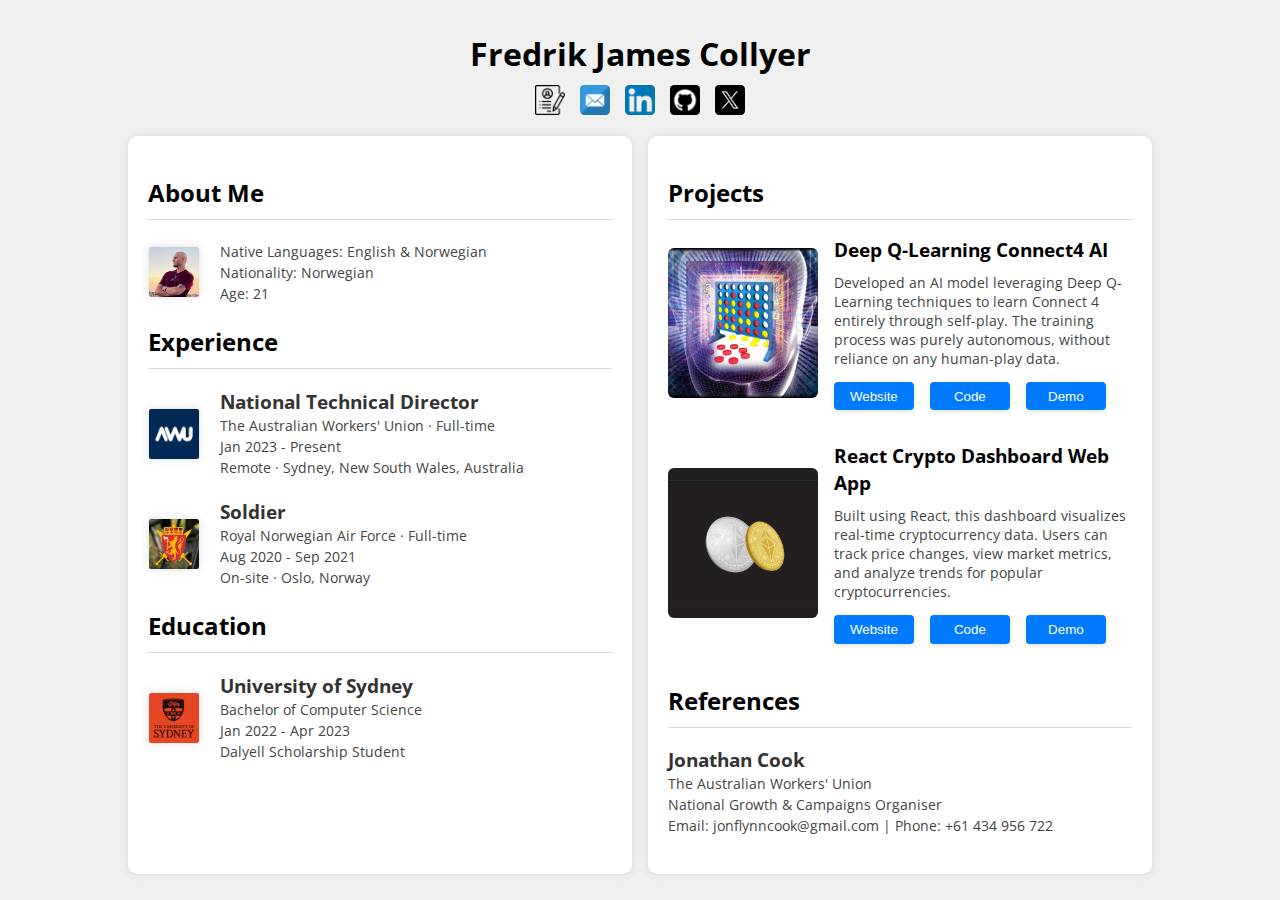
==== index.html @ c3d5ae23 "open graph tags" ====
<!DOCTYPE html>
<html>
  <head>
    <meta name="viewport" content="width=device-width, initial-scale=1.0" />
    
    <meta property="og:title" content="Fredrik James Collyer - Resume & Portfolio">
    <meta property="og:description" content="Personal website of Fredrik James Collyer">
    <meta property="og:image" content="https://fjcollyer.github.io/images/profile.png">
    <meta property="og:url" content="https://fjcollyer.github.io/">
    <meta property="og:type" content="website">

    <link rel="stylesheet" type="text/css" href="styles.css" />
    <link
      href="https://fonts.googleapis.com/css2?family=Open+Sans:wght@400;700&display=swap"
      rel="stylesheet"
    />
    <!-- Favicon for Browsers -->
    <link rel="icon" href="./images/favicon.ico" type="image/x-icon">
    <!-- Apple Touch Icon for Mobile Devices -->
    <link rel="apple-touch-icon" href="./images/apple-touch-icon.png">
  </head>
  <body>
    <h1 id="main-title">Fredrik James Collyer</h1>
    <div id="contact-info">
        <a href="./documents/resume-2023-august.pdf" download target="_blank"><img src="./images/resume-icon.png" class="social-icon" id="resume" alt="X icon"></a>
        <a href="mailto:collyerfj@gmail.com" target="_blank"><img src="./images/email-icon.png" class="social-icon" alt="Email icon"></a>
        <a href="https://www.linkedin.com/in/fredrik-james-collyer-24a351236/" target="_blank"><img src="./images/linkedin-icon.png" class="social-icon" alt="LinkedIn icon"></a>
        <a href="https://github.com/fjcollyer" target="_blank"><img src="./images/github-icon.png" class="social-icon" alt="Github icon"></a>
        <a href="https://twitter.com/fjcollyer" target="_blank"><img src="./images/x-icon.jpeg" class="social-icon" alt="X icon"></a>
    </div>
    <div id="main-container">
      <div class="container">
        <!-- Left Container With Only Resume -->
        <div id="header">
          <h2>About Me</h2>
          <div class="about-entry">
            <img id="profile-img" src="./images/profile.png" alt="Profile Image" />
            <div class="about-info">
              <p>Native Languages: English & Norwegian</p>
              <p>Nationality: Norwegian</p>
              <p>Age: 21</p>
            </div>
          </div>
        </div>     
        <div id="experience">
          <h2>Experience</h2>
          <div class="job">
            <img id="awu-img" src="./images/awu-icon.png" alt="AWU Image" />
            <div class="job-info">
              <h3>National Technical Director</h3>
              <p>The Australian Workers' Union · Full-time</p>
              <p>Jan 2023 - Present</p>
              <p>Remote · Sydney, New South Wales, Australia</p>
            </div>
          </div>
          <div class="job">
            <img id="luftforsvaret-img" src="./images/luftforsvaret-icon.png" alt="Airforce Image" />
            <div class="job-info">
              <h3>Soldier</h3>
              <p>Royal Norwegian Air Force · Full-time</p>
              <p>Aug 2020 - Sep 2021</p>
              <p>On-site · Oslo, Norway</p>
            </div>
          </div>
        </div>
        <div id="education">
          <h2>Education</h2>
          <div class="education-entry">
            <img id="usyd-img" src="./images/usyd-icon.png" alt="USYD Image" />
            <div class="education-info">
              <h3>University of Sydney</h3>
              <p>Bachelor of Computer Science</p>
              <p>Jan 2022 - Apr 2023</p>
              <p>Dalyell Scholarship Student</p>
            </div>
          </div>
        </div>
      </div>
      <div class="container">
        <!-- Right Container with only Projects -->
        <div id="projects">
            <h2>Projects</h2>
            <div class="project">
                <div class="project-container">
                    <img class="project-img" src="./images/connect4-icon.png" alt="Project Image" />
                    <div class="project-info">
                        <h3>Deep Q-Learning Connect4 AI</h3>
                        <p>Developed an AI model leveraging Deep Q-Learning techniques to learn Connect 4 entirely through self-play. The training process was purely autonomous, without reliance on any human-play data.</p>
                        <div class="project-buttons">
                            <button class="btn" onclick="window.location.href='https://fjcollyer.github.io/connect4/'">Website</button>
                            <button class="btn" onclick="window.open('https://github.com/fjcollyer/connect4-deep-q-network', '_blank')">Code</button>
                            <button class="btn" onclick="window.open('https://www.youtube.com/watch?v=NeTY1lkydIM', '_blank')">Demo</button>
                        </div>
                    </div>
                </div>
            </div>
            <div class="project">
                <div class="project-container">
                    <img class="project-img" src="./images/crypto-icon.png" alt="Project Image" />
                    <div class="project-info">
                        <h3>React Crypto Dashboard Web App</h3>
                        <p>Built using React, this dashboard visualizes real-time cryptocurrency data. Users can track price changes, view market metrics, and analyze trends for popular cryptocurrencies.</p>
                        <div class="project-buttons">
                            <button class="btn" onclick="window.open('https://jc-crypto-app.web.app/', '_blank')">Website</button>
                            <button class="btn" onclick="window.open('https://github.com/fjcollyer/jc-crypto', '_blank')">Code</button>
                            <button class="btn" onclick="window.open('https://www.youtube.com/watch?v=02uuoGEX-UE', '_blank')">Demo</button>
                        </div>
                    </div>
                </div>
            </div>
        </div>
        <div id="references">
            <h2>References</h2>
            <div class="reference">
                <div class="reference-info">
                    <h3>Jonathan Cook</h3>
                    <p>The Australian Workers' Union</p>
                    <p>National Growth & Campaigns Organiser</p>
                    <p>Email: jonflynncook@gmail.com | Phone: +61 434 956 722</p>
                </div>
            </div>
        </div>        
    </div>
  </body>
</html>
---- styles.css ----
body {
  font-family: 'Open Sans', sans-serif;
  background-color: #F0F0F0;
  margin: 0;
  padding: 0;
  display: flex;
  justify-content: center;
  align-items: center;
  height: auto;
  min-height: 100vh;
  flex-direction: column;
}

p {
  margin: 2px 0;
  color: #444;
  font-size: 0.9em;
}

#main-title {
  text-align: center;
  margin-bottom: 10px;
}

#main-container {
  display: flex;
  flex-wrap: wrap;
  justify-content: space-around;
  align-items: stretch; 
  width: 80%;
  gap: 1rem;
}

.container {
  flex: 1;
  width: 45%;
  max-width: 100%;
  background-color: white;
  padding: 2%;
  border-radius: 10px;
  box-shadow: 0px 0px 10px rgba(0, 0, 0, 0.1);
  overflow: auto;
  margin: 1rem 0;
}

@media screen and (max-width: 1170px) {
  #main-container {
    flex-direction: column;
    width: 96%;
  }
  .container {
    width: 90%;
    margin: 1rem auto;

  }
  .project-img {
    max-width: 50px;
    max-height: 50px;
    object-fit: cover;
  }
  #main-title {
    font-size: 1.5rem;
  }
  #contact-info {
    font-size: 1rem !important;
  }
  .btn {
    padding: 0.3em 0em !important;
  }
  .project-buttons {
    gap: 0.5em !important;; 
  }
  
}

.social-icon {
  width: 30px;
  height: 30px;
  margin-right: 5px;
  margin-left: 5px;
  border-radius: 14%;
}

#resume {
  border-radius: 0% !important;
}

#header h2,
#projects h2 {
  margin-bottom: 0.2em;
}

#contact-info {
  font-size: 1.1em;
  font-weight: 600;
  color: #555;
}

#contact-info span {
  margin: 0 10px;
}

.about-entry,
.job,
.education-entry {
  margin-top: 20px;
  display: flex;
  align-items: center;
  margin-bottom: 15px;
}

.job img,
.education-entry img,
#profile-img {
  width: 50px;
  height: 50px;
  margin-right: 20px;
  object-fit: cover;
  border: 1px solid #eee;
  box-shadow: 0px 0px 10px rgba(0, 0, 0, 0.1);
  border-radius: 6%;
}

.job-info h3,
.education-info h3,
.reference-info h3 {
  margin: 0;
  color: #333;
}

h2 {
  border-bottom: 1px solid #ddd;
  padding-bottom: 10px;
}

.project {
  display: flex;
  flex-direction: row;
  margin-bottom: 2em;
  margin-top: 1em;
}

.project-container {
  display: flex;
  align-items: center;
}

.project-img {
  height: 150px;
  width: 150px;
  margin-right: 1em;
  object-fit: contain;
  border-radius: 4%;
}

.project-info {
  display: flex;
  flex-direction: column;
  width: 100%;
}

.project-info p {
  margin: 0 0 1em 0;
  color: #444;
  font-size: 0.9em;
}

.project-info h3 {
  margin: 0 0 0.5em 0;
  font-size: 1.2em;
}

.project-buttons {
  display: flex;
  gap: 1em;
}

.btn {
  padding: 0.5em 1em;
  background-color: #007BFF;
  color: #ffffff;
  border: none;
  border-radius: 4px;
  text-decoration: none;
  transition: background-color 0.3s ease, box-shadow 0.3s ease, transform 0.3s ease;
  width: 80px;
  text-align: center;
  white-space: nowrap;
  overflow: hidden;
  text-overflow: ellipsis;
  font-weight: 500;
  box-shadow: 0 2px 4px rgba(0,0,0,0.1);
}

.btn:hover {
  background-color: #008CFF;
  cursor: pointer;
  box-shadow: 0 4px 8px rgba(0,0,0,0.2);
  transform: translateY(-2px);
}

.btn:active {
  background-color: #0069D9;
  box-shadow: 0 2px 4px rgba(0,0,0,0.1);
  transform: translateY(0);
}

#references {
  margin-top: 40px;
}

.reference {
  margin-bottom: 18px;
}
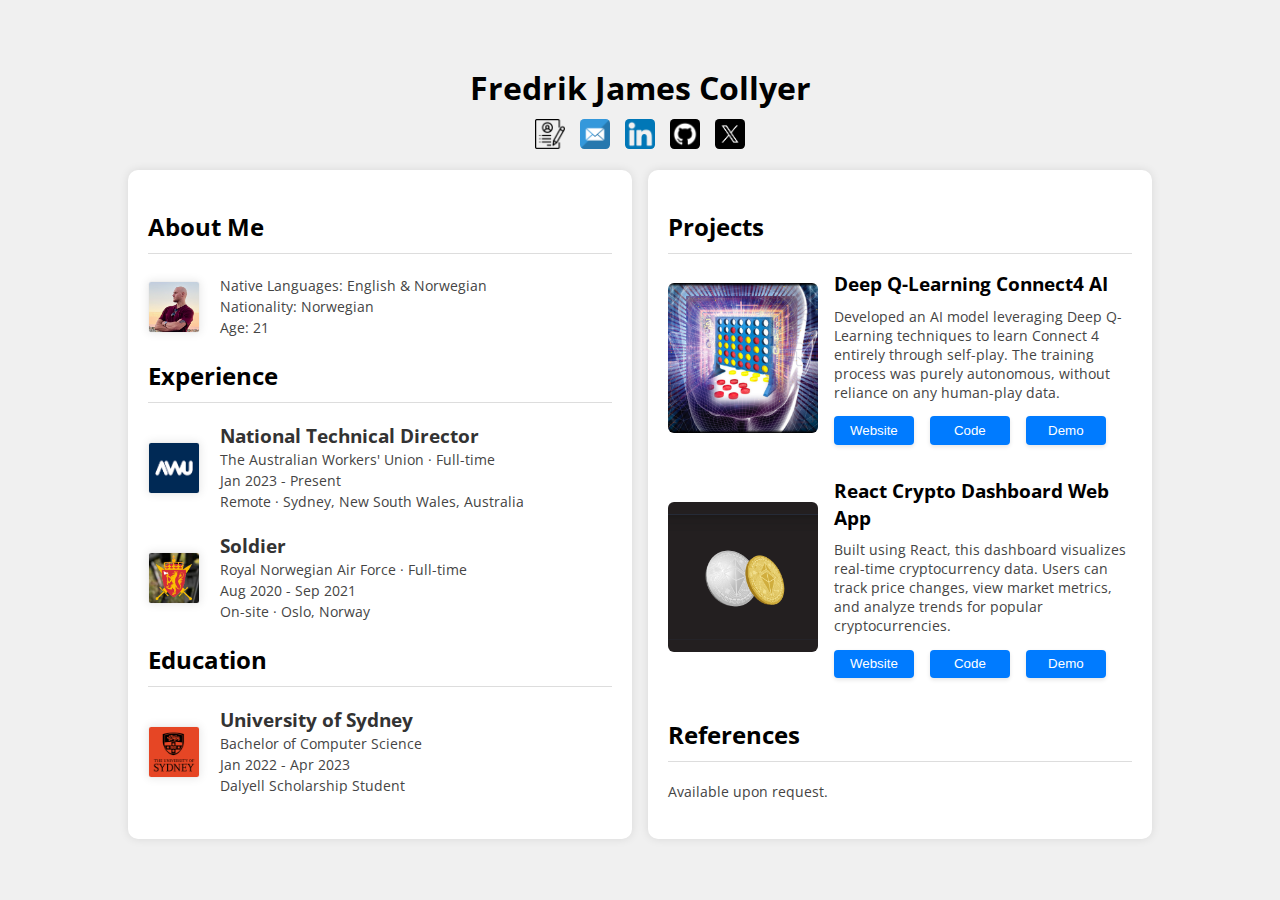
==== commit 45935693: "refrence removed" ====
--- a/index.html
+++ b/index.html
@@ -113,10 +113,11 @@
             <h2>References</h2>
             <div class="reference">
                 <div class="reference-info">
-                    <h3>Jonathan Cook</h3>
+                    <p>Available upon request.</p>
+                    <!-- <h3>Jonathan Cook</h3>
                     <p>The Australian Workers' Union</p>
                     <p>National Growth & Campaigns Organiser</p>
-                    <p>Email: jonflynncook@gmail.com | Phone: +61 434 956 722</p>
+                    <p>Email: jonflynncook@gmail.com | Phone: +61 434 956 722</p> -->
                 </div>
             </div>
         </div>        
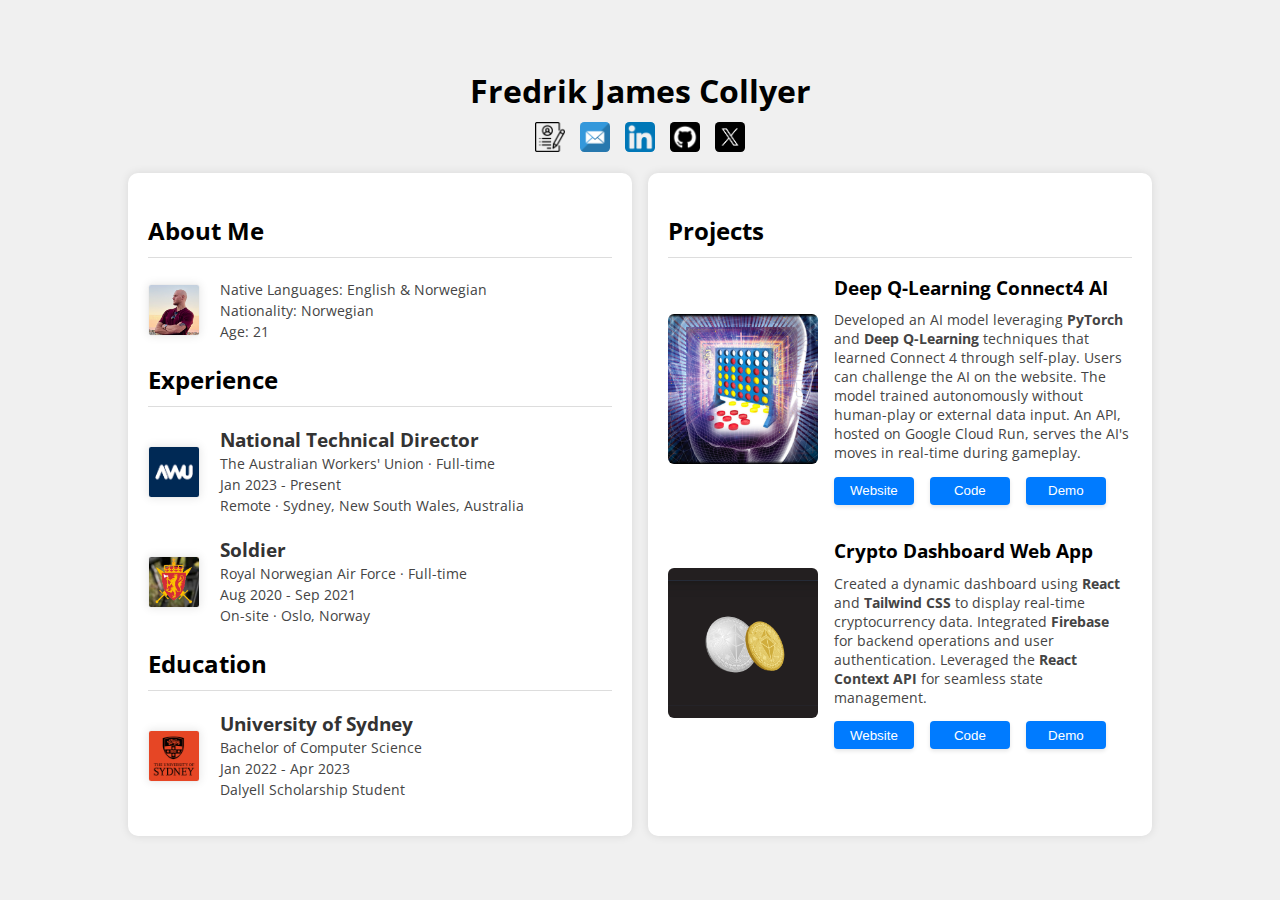
==== commit 81b79296: "new resume added" ====
--- a/index.html
+++ b/index.html
@@ -22,7 +22,7 @@
   <body>
     <h1 id="main-title">Fredrik James Collyer</h1>
     <div id="contact-info">
-        <a href="./documents/resume-2023-august.pdf" download target="_blank"><img src="./images/resume-icon.png" class="social-icon" id="resume" alt="X icon"></a>
+        <a href="./documents/fjc-resume.pdf" download target="_blank"><img src="./images/resume-icon.png" class="social-icon" id="resume" alt="Resume icon"></a>
         <a href="mailto:collyerfj@gmail.com" target="_blank"><img src="./images/email-icon.png" class="social-icon" alt="Email icon"></a>
         <a href="https://www.linkedin.com/in/fredrik-james-collyer-24a351236/" target="_blank"><img src="./images/linkedin-icon.png" class="social-icon" alt="LinkedIn icon"></a>
         <a href="https://github.com/fjcollyer" target="_blank"><img src="./images/github-icon.png" class="social-icon" alt="Github icon"></a>
@@ -85,7 +85,7 @@
                     <img class="project-img" src="./images/connect4-icon.png" alt="Project Image" />
                     <div class="project-info">
                         <h3>Deep Q-Learning Connect4 AI</h3>
-                        <p>Developed an AI model leveraging Deep Q-Learning techniques to learn Connect 4 entirely through self-play. The training process was purely autonomous, without reliance on any human-play data.</p>
+                        <p>Developed an AI model leveraging <strong>PyTorch</strong> and <strong>Deep Q-Learning</strong> techniques that learned Connect 4 through self-play. Users can challenge the AI on the website. The model trained autonomously without human-play or external data input. An API, hosted on Google Cloud Run, serves the AI's moves in real-time during gameplay.</p>
                         <div class="project-buttons">
                             <button class="btn" onclick="window.location.href='https://fjcollyer.github.io/connect4/'">Website</button>
                             <button class="btn" onclick="window.open('https://github.com/fjcollyer/connect4-deep-q-network', '_blank')">Code</button>
@@ -98,8 +98,8 @@
                 <div class="project-container">
                     <img class="project-img" src="./images/crypto-icon.png" alt="Project Image" />
                     <div class="project-info">
-                        <h3>React Crypto Dashboard Web App</h3>
-                        <p>Built using React, this dashboard visualizes real-time cryptocurrency data. Users can track price changes, view market metrics, and analyze trends for popular cryptocurrencies.</p>
+                        <h3>Crypto Dashboard Web App</h3>
+                        <p>Created a dynamic dashboard using <strong>React</strong> and <strong>Tailwind CSS</strong> to display real-time cryptocurrency data. Integrated <strong>Firebase</strong> for backend operations and user authentication. Leveraged the <strong>React Context API</strong> for seamless state management.</p>   
                         <div class="project-buttons">
                             <button class="btn" onclick="window.open('https://jc-crypto-app.web.app/', '_blank')">Website</button>
                             <button class="btn" onclick="window.open('https://github.com/fjcollyer/jc-crypto', '_blank')">Code</button>
@@ -108,19 +108,7 @@
                     </div>
                 </div>
             </div>
-        </div>
-        <div id="references">
-            <h2>References</h2>
-            <div class="reference">
-                <div class="reference-info">
-                    <p>Available upon request.</p>
-                    <!-- <h3>Jonathan Cook</h3>
-                    <p>The Australian Workers' Union</p>
-                    <p>National Growth & Campaigns Organiser</p>
-                    <p>Email: jonflynncook@gmail.com | Phone: +61 434 956 722</p> -->
-                </div>
-            </div>
-        </div>        
+        </div>    
     </div>
   </body>
 </html>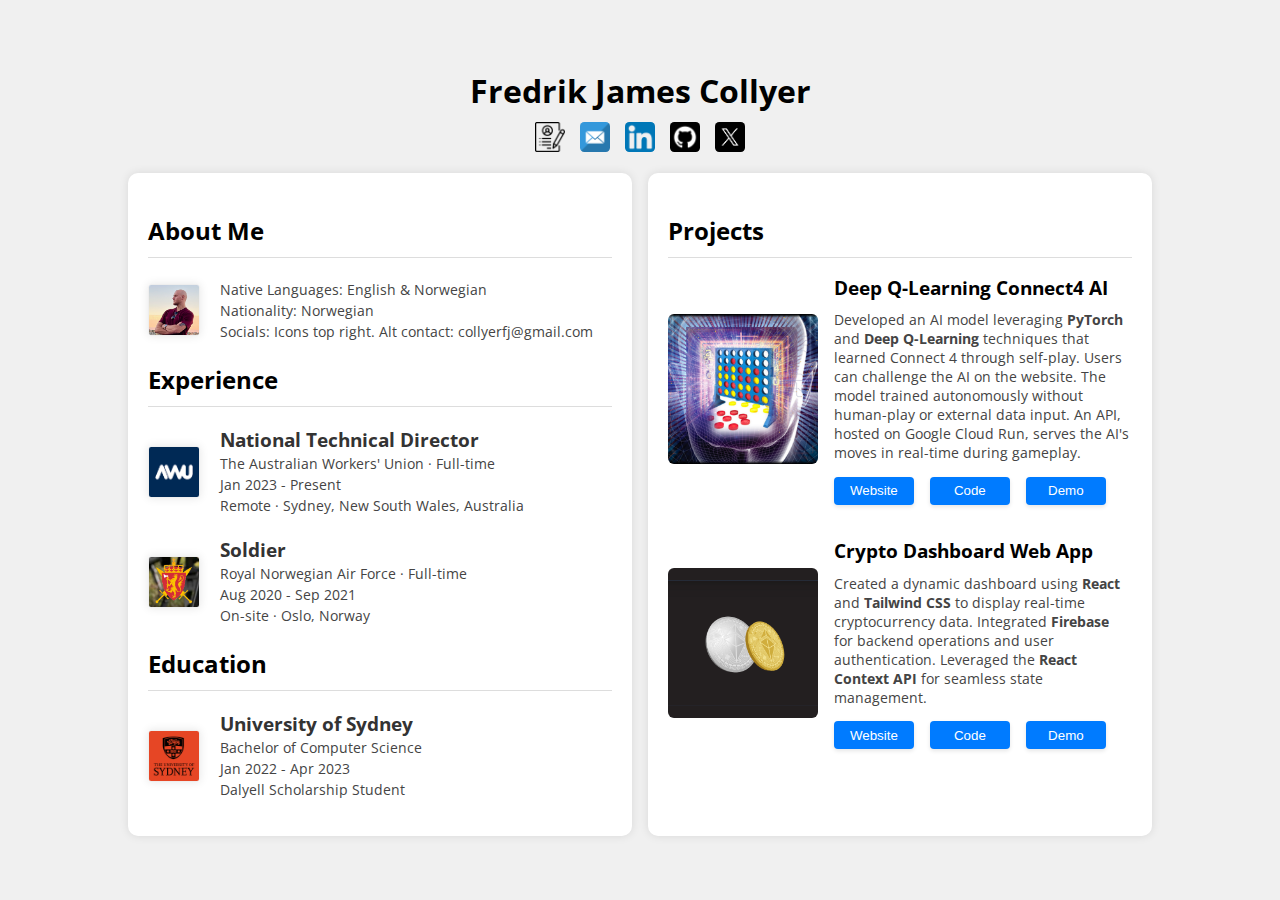
==== commit 82bb85e4: "changed about me" ====
--- a/index.html
+++ b/index.html
@@ -38,7 +38,7 @@
             <div class="about-info">
               <p>Native Languages: English & Norwegian</p>
               <p>Nationality: Norwegian</p>
-              <p>Age: 21</p>
+              <p>Socials: Icons top right. Alt contact: collyerfj@gmail.com</p>
             </div>
           </div>
         </div>     
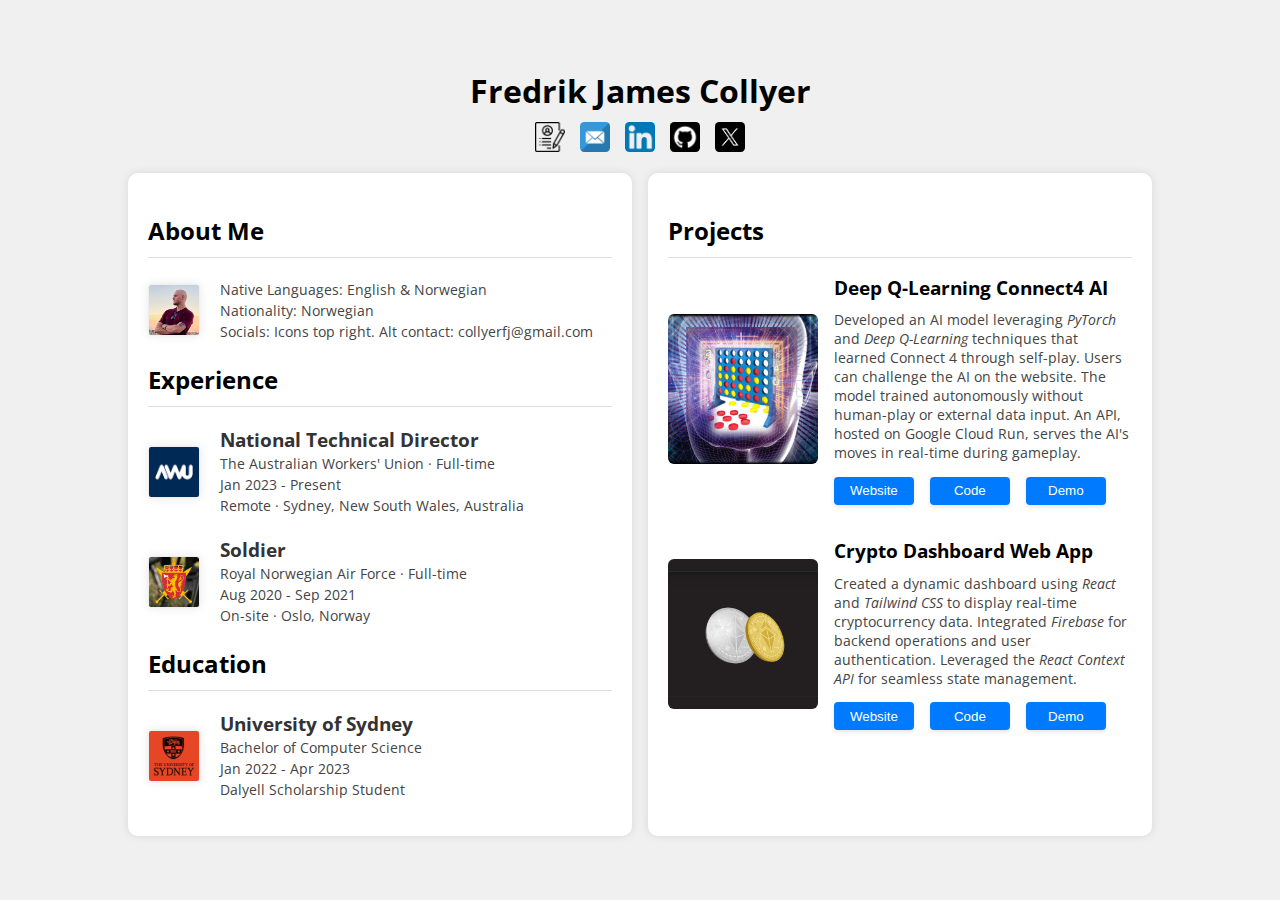
==== commit cc9d5ea3: "bold -> italic, small change on resume pdf" ====
--- a/index.html
+++ b/index.html
@@ -22,7 +22,7 @@
   <body>
     <h1 id="main-title">Fredrik James Collyer</h1>
     <div id="contact-info">
-        <a href="./documents/fjc-resume.pdf" download target="_blank"><img src="./images/resume-icon.png" class="social-icon" id="resume" alt="Resume icon"></a>
+        <a href="./documents/resume-fjc.pdf" download target="_blank"><img src="./images/resume-icon.png" class="social-icon" id="resume" alt="Resume icon"></a>
         <a href="mailto:collyerfj@gmail.com" target="_blank"><img src="./images/email-icon.png" class="social-icon" alt="Email icon"></a>
         <a href="https://www.linkedin.com/in/fredrik-james-collyer-24a351236/" target="_blank"><img src="./images/linkedin-icon.png" class="social-icon" alt="LinkedIn icon"></a>
         <a href="https://github.com/fjcollyer" target="_blank"><img src="./images/github-icon.png" class="social-icon" alt="Github icon"></a>
@@ -85,7 +85,7 @@
                     <img class="project-img" src="./images/connect4-icon.png" alt="Project Image" />
                     <div class="project-info">
                         <h3>Deep Q-Learning Connect4 AI</h3>
-                        <p>Developed an AI model leveraging <strong>PyTorch</strong> and <strong>Deep Q-Learning</strong> techniques that learned Connect 4 through self-play. Users can challenge the AI on the website. The model trained autonomously without human-play or external data input. An API, hosted on Google Cloud Run, serves the AI's moves in real-time during gameplay.</p>
+                        <p>Developed an AI model leveraging <i>PyTorch</i> and <i>Deep Q-Learning</i> techniques that learned Connect 4 through self-play. Users can challenge the AI on the website. The model trained autonomously without human-play or external data input. An API, hosted on Google Cloud Run, serves the AI's moves in real-time during gameplay.</p>
                         <div class="project-buttons">
                             <button class="btn" onclick="window.location.href='https://fjcollyer.github.io/connect4/'">Website</button>
                             <button class="btn" onclick="window.open('https://github.com/fjcollyer/connect4-deep-q-network', '_blank')">Code</button>
@@ -99,7 +99,7 @@
                     <img class="project-img" src="./images/crypto-icon.png" alt="Project Image" />
                     <div class="project-info">
                         <h3>Crypto Dashboard Web App</h3>
-                        <p>Created a dynamic dashboard using <strong>React</strong> and <strong>Tailwind CSS</strong> to display real-time cryptocurrency data. Integrated <strong>Firebase</strong> for backend operations and user authentication. Leveraged the <strong>React Context API</strong> for seamless state management.</p>   
+                        <p>Created a dynamic dashboard using <i>React</i> and <i>Tailwind CSS</i> to display real-time cryptocurrency data. Integrated <i>Firebase</i> for backend operations and user authentication. Leveraged the <i>React Context API</i> for seamless state management.</p>   
                         <div class="project-buttons">
                             <button class="btn" onclick="window.open('https://jc-crypto-app.web.app/', '_blank')">Website</button>
                             <button class="btn" onclick="window.open('https://github.com/fjcollyer/jc-crypto', '_blank')">Code</button>
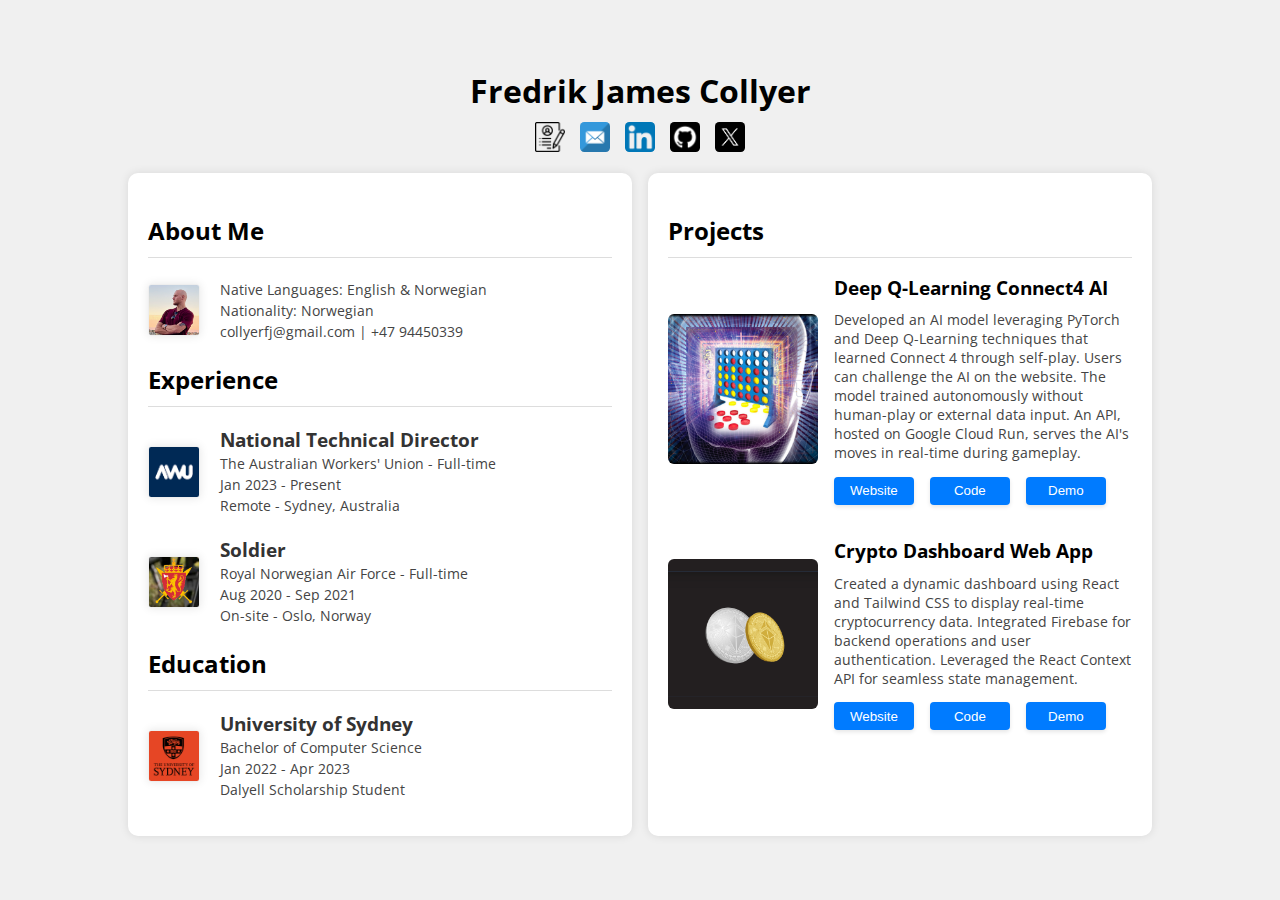
==== commit 13deaa40: "resume change up" ====
--- a/index.html
+++ b/index.html
@@ -24,7 +24,7 @@
     <div id="contact-info">
         <a href="./documents/resume-fjc.pdf" download target="_blank"><img src="./images/resume-icon.png" class="social-icon" id="resume" alt="Resume icon"></a>
         <a href="mailto:collyerfj@gmail.com" target="_blank"><img src="./images/email-icon.png" class="social-icon" alt="Email icon"></a>
-        <a href="https://www.linkedin.com/in/fredrik-james-collyer-24a351236/" target="_blank"><img src="./images/linkedin-icon.png" class="social-icon" alt="LinkedIn icon"></a>
+        <a href="https://www.linkedin.com/in/fjcollyer/" target="_blank"><img src="./images/linkedin-icon.png" class="social-icon" alt="LinkedIn icon"></a>
         <a href="https://github.com/fjcollyer" target="_blank"><img src="./images/github-icon.png" class="social-icon" alt="Github icon"></a>
         <a href="https://twitter.com/fjcollyer" target="_blank"><img src="./images/x-icon.jpeg" class="social-icon" alt="X icon"></a>
     </div>
@@ -38,7 +38,7 @@
             <div class="about-info">
               <p>Native Languages: English & Norwegian</p>
               <p>Nationality: Norwegian</p>
-              <p>Socials: Icons top right. Alt contact: collyerfj@gmail.com</p>
+              <p><a class="email-href" href="mailto:collyerfj@gmail.com" target="_blank">collyerfj@gmail.com</a> | +47 94450339</p>
             </div>
           </div>
         </div>     
@@ -48,18 +48,18 @@
             <img id="awu-img" src="./images/awu-icon.png" alt="AWU Image" />
             <div class="job-info">
               <h3>National Technical Director</h3>
-              <p>The Australian Workers' Union · Full-time</p>
+              <p>The Australian Workers' Union - Full-time</p>
               <p>Jan 2023 - Present</p>
-              <p>Remote · Sydney, New South Wales, Australia</p>
+              <p>Remote - Sydney, Australia</p>
             </div>
           </div>
           <div class="job">
             <img id="luftforsvaret-img" src="./images/luftforsvaret-icon.png" alt="Airforce Image" />
             <div class="job-info">
               <h3>Soldier</h3>
-              <p>Royal Norwegian Air Force · Full-time</p>
+              <p>Royal Norwegian Air Force - Full-time</p>
               <p>Aug 2020 - Sep 2021</p>
-              <p>On-site · Oslo, Norway</p>
+              <p>On-site - Oslo, Norway</p>
             </div>
           </div>
         </div>
@@ -85,7 +85,7 @@
                     <img class="project-img" src="./images/connect4-icon.png" alt="Project Image" />
                     <div class="project-info">
                         <h3>Deep Q-Learning Connect4 AI</h3>
-                        <p>Developed an AI model leveraging <i>PyTorch</i> and <i>Deep Q-Learning</i> techniques that learned Connect 4 through self-play. Users can challenge the AI on the website. The model trained autonomously without human-play or external data input. An API, hosted on Google Cloud Run, serves the AI's moves in real-time during gameplay.</p>
+                        <p>Developed an AI model leveraging PyTorch and Deep Q-Learning techniques that learned Connect 4 through self-play. Users can challenge the AI on the website. The model trained autonomously without human-play or external data input. An API, hosted on Google Cloud Run, serves the AI's moves in real-time during gameplay.</p>
                         <div class="project-buttons">
                             <button class="btn" onclick="window.location.href='https://fjcollyer.github.io/connect4/'">Website</button>
                             <button class="btn" onclick="window.open('https://github.com/fjcollyer/connect4-deep-q-network', '_blank')">Code</button>
@@ -99,7 +99,7 @@
                     <img class="project-img" src="./images/crypto-icon.png" alt="Project Image" />
                     <div class="project-info">
                         <h3>Crypto Dashboard Web App</h3>
-                        <p>Created a dynamic dashboard using <i>React</i> and <i>Tailwind CSS</i> to display real-time cryptocurrency data. Integrated <i>Firebase</i> for backend operations and user authentication. Leveraged the <i>React Context API</i> for seamless state management.</p>   
+                        <p>Created a dynamic dashboard using React and Tailwind CSS to display real-time cryptocurrency data. Integrated Firebase for backend operations and user authentication. Leveraged the React Context API for seamless state management.</p>   
                         <div class="project-buttons">
                             <button class="btn" onclick="window.open('https://jc-crypto-app.web.app/', '_blank')">Website</button>
                             <button class="btn" onclick="window.open('https://github.com/fjcollyer/jc-crypto', '_blank')">Code</button>
--- a/styles.css
+++ b/styles.css
@@ -79,6 +79,11 @@
   margin-right: 5px;
   margin-left: 5px;
   border-radius: 14%;
+}
+
+.email-href {
+  color: inherit;
+  text-decoration: inherit;
 }
 
 #resume {
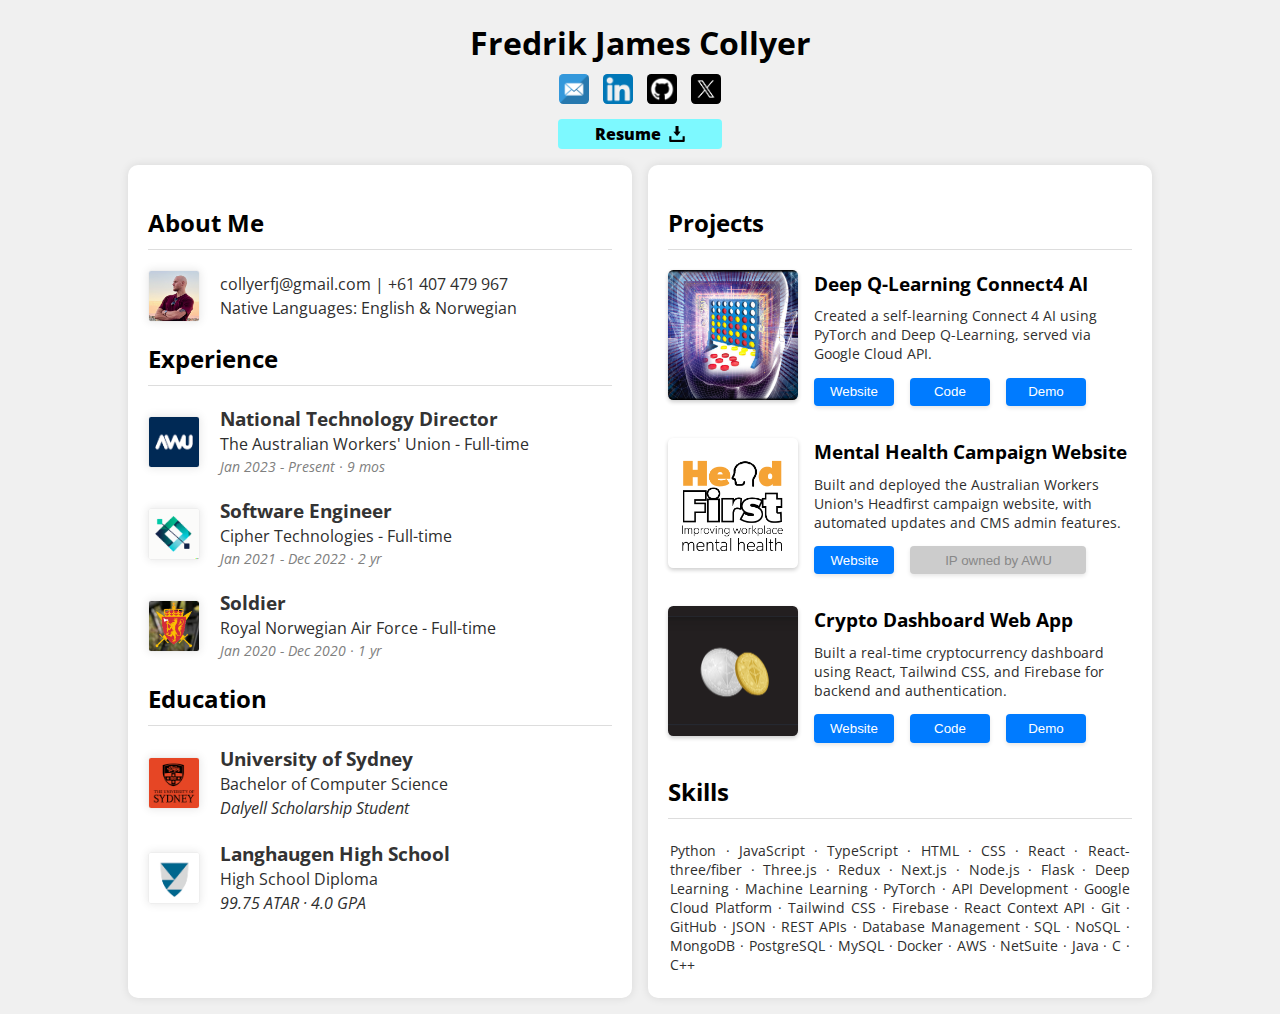
==== commit e67777a3: "updated resume and added headfirst project" ====
--- a/index.html
+++ b/index.html
@@ -22,12 +22,19 @@
   <body>
     <h1 id="main-title">Fredrik James Collyer</h1>
     <div id="contact-info">
-        <a href="./documents/resume-fjc.pdf" download target="_blank"><img src="./images/resume-icon.png" class="social-icon" id="resume" alt="Resume icon"></a>
-        <a href="mailto:collyerfj@gmail.com" target="_blank"><img src="./images/email-icon.png" class="social-icon" alt="Email icon"></a>
-        <a href="https://www.linkedin.com/in/fjcollyer/" target="_blank"><img src="./images/linkedin-icon.png" class="social-icon" alt="LinkedIn icon"></a>
-        <a href="https://github.com/fjcollyer" target="_blank"><img src="./images/github-icon.png" class="social-icon" alt="Github icon"></a>
-        <a href="https://twitter.com/fjcollyer" target="_blank"><img src="./images/x-icon.jpeg" class="social-icon" alt="X icon"></a>
-    </div>
+        <div id="social-icons">
+            <a href="mailto:collyerfj@gmail.com" target="_blank"><img src="./images/email-icon.png" class="social-icon" alt="Email icon"></a>
+            <a href="https://www.linkedin.com/in/fjcollyer/" target="_blank"><img src="./images/linkedin-icon.png" class="social-icon" alt="LinkedIn icon"></a>
+            <a href="https://github.com/fjcollyer" target="_blank"><img src="./images/github-icon.png" class="social-icon" alt="Github icon"></a>
+            <a href="https://twitter.com/fjcollyer" target="_blank"><img src="./images/x-icon.jpeg" class="social-icon" alt="X icon"></a>
+        </div>
+        <div>
+          <a href="./documents/resume-fjc-23.pdf" class="resume-button" download target="_blank">
+              Resume
+              <img src="./images/download-icon.png" alt="Download icon" class="download-icon">
+          </a>
+      </div>      
+    </div>      
     <div id="main-container">
       <div class="container">
         <!-- Left Container With Only Resume -->
@@ -36,9 +43,8 @@
           <div class="about-entry">
             <img id="profile-img" src="./images/profile.png" alt="Profile Image" />
             <div class="about-info">
+              <p><a class="email-href" href="mailto:collyerfj@gmail.com" target="_blank">collyerfj@gmail.com</a> | +61 407 479 967</p>
               <p>Native Languages: English & Norwegian</p>
-              <p>Nationality: Norwegian</p>
-              <p><a class="email-href" href="mailto:collyerfj@gmail.com" target="_blank">collyerfj@gmail.com</a> | +47 94450339</p>
             </div>
           </div>
         </div>     
@@ -47,19 +53,27 @@
           <div class="job">
             <img id="awu-img" src="./images/awu-icon.png" alt="AWU Image" />
             <div class="job-info">
-              <h3>National Technical Director</h3>
+              <h3>National Technology Director</h3>
               <p>The Australian Workers' Union - Full-time</p>
-              <p>Jan 2023 - Present</p>
-              <p>Remote - Sydney, Australia</p>
+              <p id="job-year"><i>Jan 2023 - Present  &middot; 9 mos </i></p>
             </div>
           </div>
+
+          <div class="job">
+            <img id="luftforsvaret-img" src="./images/cipher-logo.png" alt="Airforce Image" />
+            <div class="job-info">
+              <h3>Software Engineer</h3>
+              <p>Cipher Technologies - Full-time</p>
+              <p id="job-year"><i>Jan 2021 - Dec 2022 &middot; 2 yr</i></p>
+            </div>
+          </div>
+          
           <div class="job">
             <img id="luftforsvaret-img" src="./images/luftforsvaret-icon.png" alt="Airforce Image" />
             <div class="job-info">
               <h3>Soldier</h3>
               <p>Royal Norwegian Air Force - Full-time</p>
-              <p>Aug 2020 - Sep 2021</p>
-              <p>On-site - Oslo, Norway</p>
+              <p id="job-year"><i>Jan 2020 - Dec 2020 &middot; 1 yr</i></p>
             </div>
           </div>
         </div>
@@ -70,8 +84,16 @@
             <div class="education-info">
               <h3>University of Sydney</h3>
               <p>Bachelor of Computer Science</p>
-              <p>Jan 2022 - Apr 2023</p>
-              <p>Dalyell Scholarship Student</p>
+              <!-- <p>Jan 2022 - Apr 2023</p> -->
+              <p><i>Dalyell Scholarship Student</i></p>
+            </div>
+          </div>
+          <div class="education-entry">
+            <img id="usyd-img" src="./images/langhaugen.png" alt="USYD Image" />
+            <div class="education-info">
+              <h3>Langhaugen High School</h3>
+              <p>High School Diploma</p>
+              <p><i>99.75 ATAR &middot; 4.0 GPA</i></p>
             </div>
           </div>
         </div>
@@ -85,7 +107,7 @@
                     <img class="project-img" src="./images/connect4-icon.png" alt="Project Image" />
                     <div class="project-info">
                         <h3>Deep Q-Learning Connect4 AI</h3>
-                        <p>Developed an AI model leveraging PyTorch and Deep Q-Learning techniques that learned Connect 4 through self-play. Users can challenge the AI on the website. The model trained autonomously without human-play or external data input. An API, hosted on Google Cloud Run, serves the AI's moves in real-time during gameplay.</p>
+                        <p>Created a self-learning Connect 4 AI using PyTorch and Deep Q-Learning, served via Google Cloud API.</p>
                         <div class="project-buttons">
                             <button class="btn" onclick="window.location.href='https://fjcollyer.github.io/connect4/'">Website</button>
                             <button class="btn" onclick="window.open('https://github.com/fjcollyer/connect4-deep-q-network', '_blank')">Code</button>
@@ -95,11 +117,25 @@
                 </div>
             </div>
             <div class="project">
+              <div class="project-container">
+                  <img class="project-img" src="./images/headfirst.png" alt="Project Image" />
+                  <div class="project-info">
+                      <h3>Mental Health Campaign Website</h3>
+                      <p>Built and deployed the Australian Workers Union's Headfirst campaign website, with automated updates and CMS admin features.</p>
+                      <div class="project-buttons">
+                          <button class="btn" onclick="window.open('https://head-first.com.au/', '_blank')">Website</button>
+                          <!-- Single disabled button with disclaimer -->
+                          <button class="btn btn-disabled" style="flex-grow: 1;" disabled>IP owned by AWU</button>
+                      </div>
+                  </div>
+              </div>
+            </div>                     
+            <div class="project">
                 <div class="project-container">
                     <img class="project-img" src="./images/crypto-icon.png" alt="Project Image" />
                     <div class="project-info">
                         <h3>Crypto Dashboard Web App</h3>
-                        <p>Created a dynamic dashboard using React and Tailwind CSS to display real-time cryptocurrency data. Integrated Firebase for backend operations and user authentication. Leveraged the React Context API for seamless state management.</p>   
+                        <p>Built a real-time cryptocurrency dashboard using React, Tailwind CSS, and Firebase for backend and authentication.</p>
                         <div class="project-buttons">
                             <button class="btn" onclick="window.open('https://jc-crypto-app.web.app/', '_blank')">Website</button>
                             <button class="btn" onclick="window.open('https://github.com/fjcollyer/jc-crypto', '_blank')">Code</button>
@@ -108,6 +144,12 @@
                     </div>
                 </div>
             </div>
+            <div id="skills">
+              <h2>Skills</h2>
+              <p id="skills-list">
+                Python &middot; JavaScript &middot; TypeScript &middot; HTML &middot; CSS &middot; React &middot; React-three/fiber &middot; Three.js &middot; Redux &middot; Next.js &middot; Node.js &middot; Flask &middot; Deep Learning &middot; Machine Learning &middot; PyTorch &middot; API Development &middot; Google Cloud Platform &middot; Tailwind CSS &middot; Firebase &middot; React Context API &middot; Git &middot; GitHub &middot; JSON &middot; REST APIs &middot; Database Management &middot; SQL &middot; NoSQL &middot; MongoDB &middot; PostgreSQL &middot; MySQL &middot; Docker &middot; AWS &middot; NetSuite &middot; Java &middot; C &middot; C++
+              </p>
+            </div>            
         </div>    
     </div>
   </body>
--- a/styles.css
+++ b/styles.css
@@ -7,14 +7,21 @@
   justify-content: center;
   align-items: center;
   height: auto;
+  
   min-height: 100vh;
   flex-direction: column;
 }
 
+#skills-list {
+  font-size: 0.9em;
+  padding: 2px;
+  text-align: justify;
+}
+
 p {
   margin: 2px 0;
-  color: #444;
-  font-size: 0.9em;
+  color: #2e2e2e;
+  font-size: 1em;
 }
 
 #main-title {
@@ -57,6 +64,7 @@
     max-width: 50px;
     max-height: 50px;
     object-fit: cover;
+    
   }
   #main-title {
     font-size: 1.5rem;
@@ -86,23 +94,72 @@
   text-decoration: inherit;
 }
 
-#resume {
-  border-radius: 0% !important;
-}
-
-#header h2,
-#projects h2 {
-  margin-bottom: 0.2em;
+.social-icon {
+  width: 30px;
+  height: 30px;
+  margin-right: 5px;
+  margin-left: 5px;
+  border-radius: 14%;
+}
+
+.email-href {
+  color: inherit;
+  text-decoration: inherit;
+}
+
+.resume-button {
+  display: inline-flex;
+  justify-content: center;
+  align-items: center;
+  background-color: #7DF9FF;
+  height: 30px;
+  border: none;
+  border-radius: 4px;
+  font-size: 16px;
+  cursor: pointer;
+  text-decoration: none;
+  color: black;
+  font-weight: 800;
+  width: 148px; /* Adjust width to fit icon */
+  transition: all 0.3s ease;
+  padding: 0 8px; /* Added padding to give space for the icon */
+}
+
+.download-icon {
+  margin-left: 8px;  /* Space between text and icon */
+  width: 16px;  /* Adjust the icon size */
+  height: auto;
+}
+
+/* Hover state */
+.resume-button:hover {
+  background-color: #00FFFF;
+  box-shadow: 0px 8px 16px 0px rgba(0,0,0,0.1);
+}
+
+/* Active state */
+.resume-button:active {
+  background-color: #00FFFF;
+  box-shadow: 0px 4px 8px 0px rgba(0,0,0,0.1);
+  transform: translateY(4px);
+}
+
+
+#social-icons {
+  display: block;
+  text-align: center;  /* Center align the icons */
+  margin-bottom: 10px;
 }
 
 #contact-info {
-  font-size: 1.1em;
-  font-weight: 600;
-  color: #555;
-}
-
-#contact-info span {
-  margin: 0 10px;
+  text-align: center; /* Center align the entire contact info section */
+}
+
+
+
+#job-year {
+  font-size: 0.9em;
+  color: gray;
 }
 
 .about-entry,
@@ -145,34 +202,49 @@
   margin-top: 1em;
 }
 
+.disclaimer {
+  font-size: 0.7em;
+  color: grey;
+  margin-top: 5px;
+  margin-bottom: 15px;
+}
+
+.btn-disabled {
+  background-color: #ccc !important;
+  cursor: not-allowed !important;
+  color: #888 !important;
+  width: 160px;
+  max-width: 176px;
+}
+
 .project-container {
   display: flex;
-  align-items: center;
+  gap: 1em; /* add some space between the image and the info */
 }
 
 .project-img {
-  height: 150px;
-  width: 150px;
-  margin-right: 1em;
+  height: 130px; /* reduce the size of the image */
+  width: 130px; /* reduce the size of the image */
   object-fit: contain;
   border-radius: 4%;
+  box-shadow: 0 2px 4px rgba(0,0,0,0.2);
 }
 
 .project-info {
   display: flex;
   flex-direction: column;
-  width: 100%;
-}
-
-.project-info p {
-  margin: 0 0 1em 0;
-  color: #444;
-  font-size: 0.9em;
+  justify-content: space-between;
 }
 
 .project-info h3 {
   margin: 0 0 0.5em 0;
   font-size: 1.2em;
+}
+
+.project-info p {
+  margin: 0 0 1em 0;
+  color: #2e2e2e;
+  font-size: 0.9em;
 }
 
 .project-buttons {
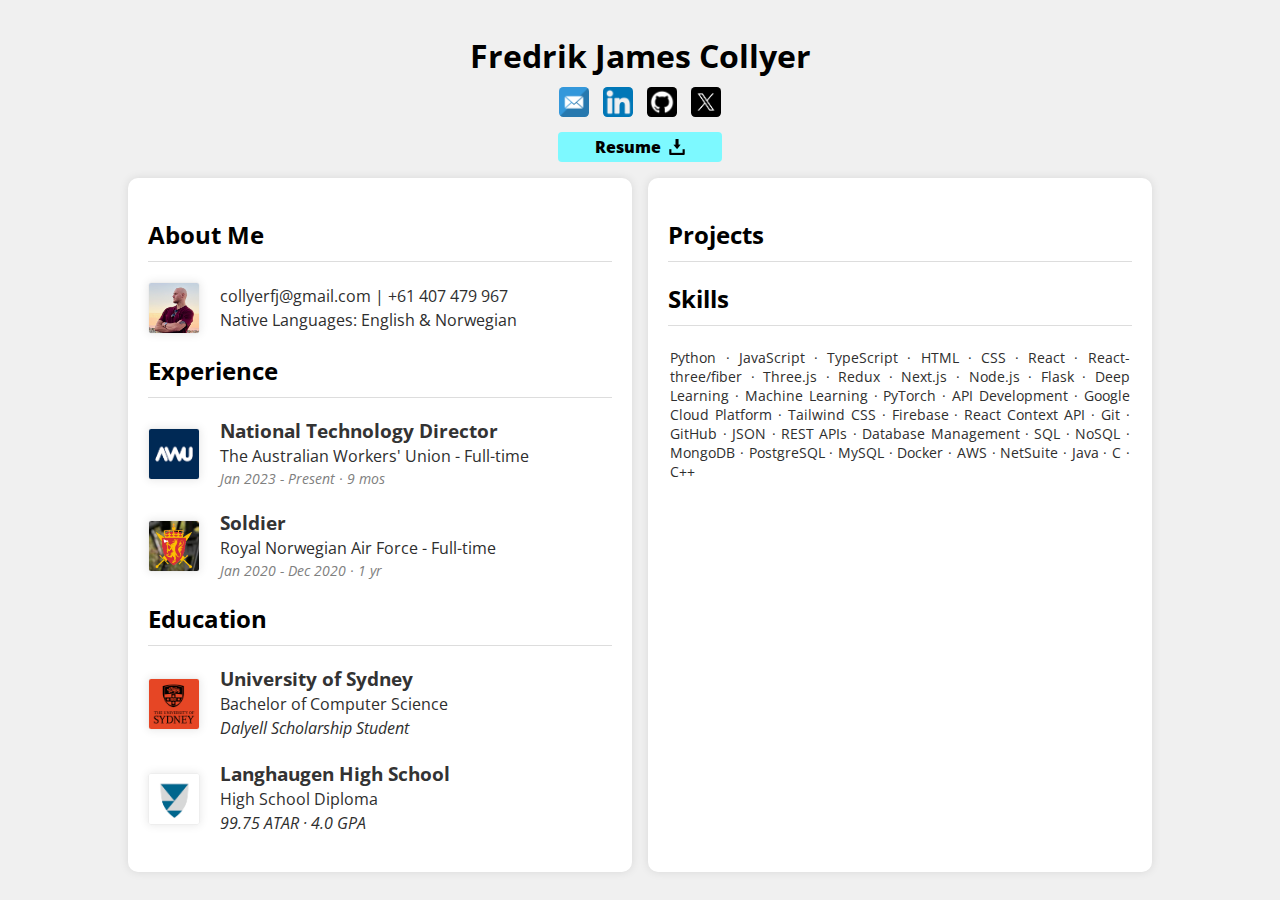
==== commit d45a8e82: "pending big changes" ====
--- a/index.html
+++ b/index.html
@@ -29,7 +29,7 @@
             <a href="https://twitter.com/fjcollyer" target="_blank"><img src="./images/x-icon.jpeg" class="social-icon" alt="X icon"></a>
         </div>
         <div>
-          <a href="./documents/resume-fjc-23.pdf" class="resume-button" download target="_blank">
+          <a href="./images/favicon.ico" class="resume-button" download target="_blank">
               Resume
               <img src="./images/download-icon.png" alt="Download icon" class="download-icon">
           </a>
@@ -59,14 +59,14 @@
             </div>
           </div>
 
-          <div class="job">
+          <!-- <div class="job">
             <img id="luftforsvaret-img" src="./images/cipher-logo.png" alt="Airforce Image" />
             <div class="job-info">
               <h3>Software Engineer</h3>
               <p>Cipher Technologies - Full-time</p>
               <p id="job-year"><i>Jan 2021 - Dec 2022 &middot; 2 yr</i></p>
             </div>
-          </div>
+          </div> -->
           
           <div class="job">
             <img id="luftforsvaret-img" src="./images/luftforsvaret-icon.png" alt="Airforce Image" />
@@ -102,7 +102,7 @@
         <!-- Right Container with only Projects -->
         <div id="projects">
             <h2>Projects</h2>
-            <div class="project">
+            <!-- <div class="project">
                 <div class="project-container">
                     <img class="project-img" src="./images/connect4-icon.png" alt="Project Image" />
                     <div class="project-info">
@@ -124,7 +124,6 @@
                       <p>Built and deployed the Australian Workers Union's Headfirst campaign website, with automated updates and CMS admin features.</p>
                       <div class="project-buttons">
                           <button class="btn" onclick="window.open('https://head-first.com.au/', '_blank')">Website</button>
-                          <!-- Single disabled button with disclaimer -->
                           <button class="btn btn-disabled" style="flex-grow: 1;" disabled>IP owned by AWU</button>
                       </div>
                   </div>
@@ -143,7 +142,7 @@
                         </div>
                     </div>
                 </div>
-            </div>
+            </div> -->
             <div id="skills">
               <h2>Skills</h2>
               <p id="skills-list">
